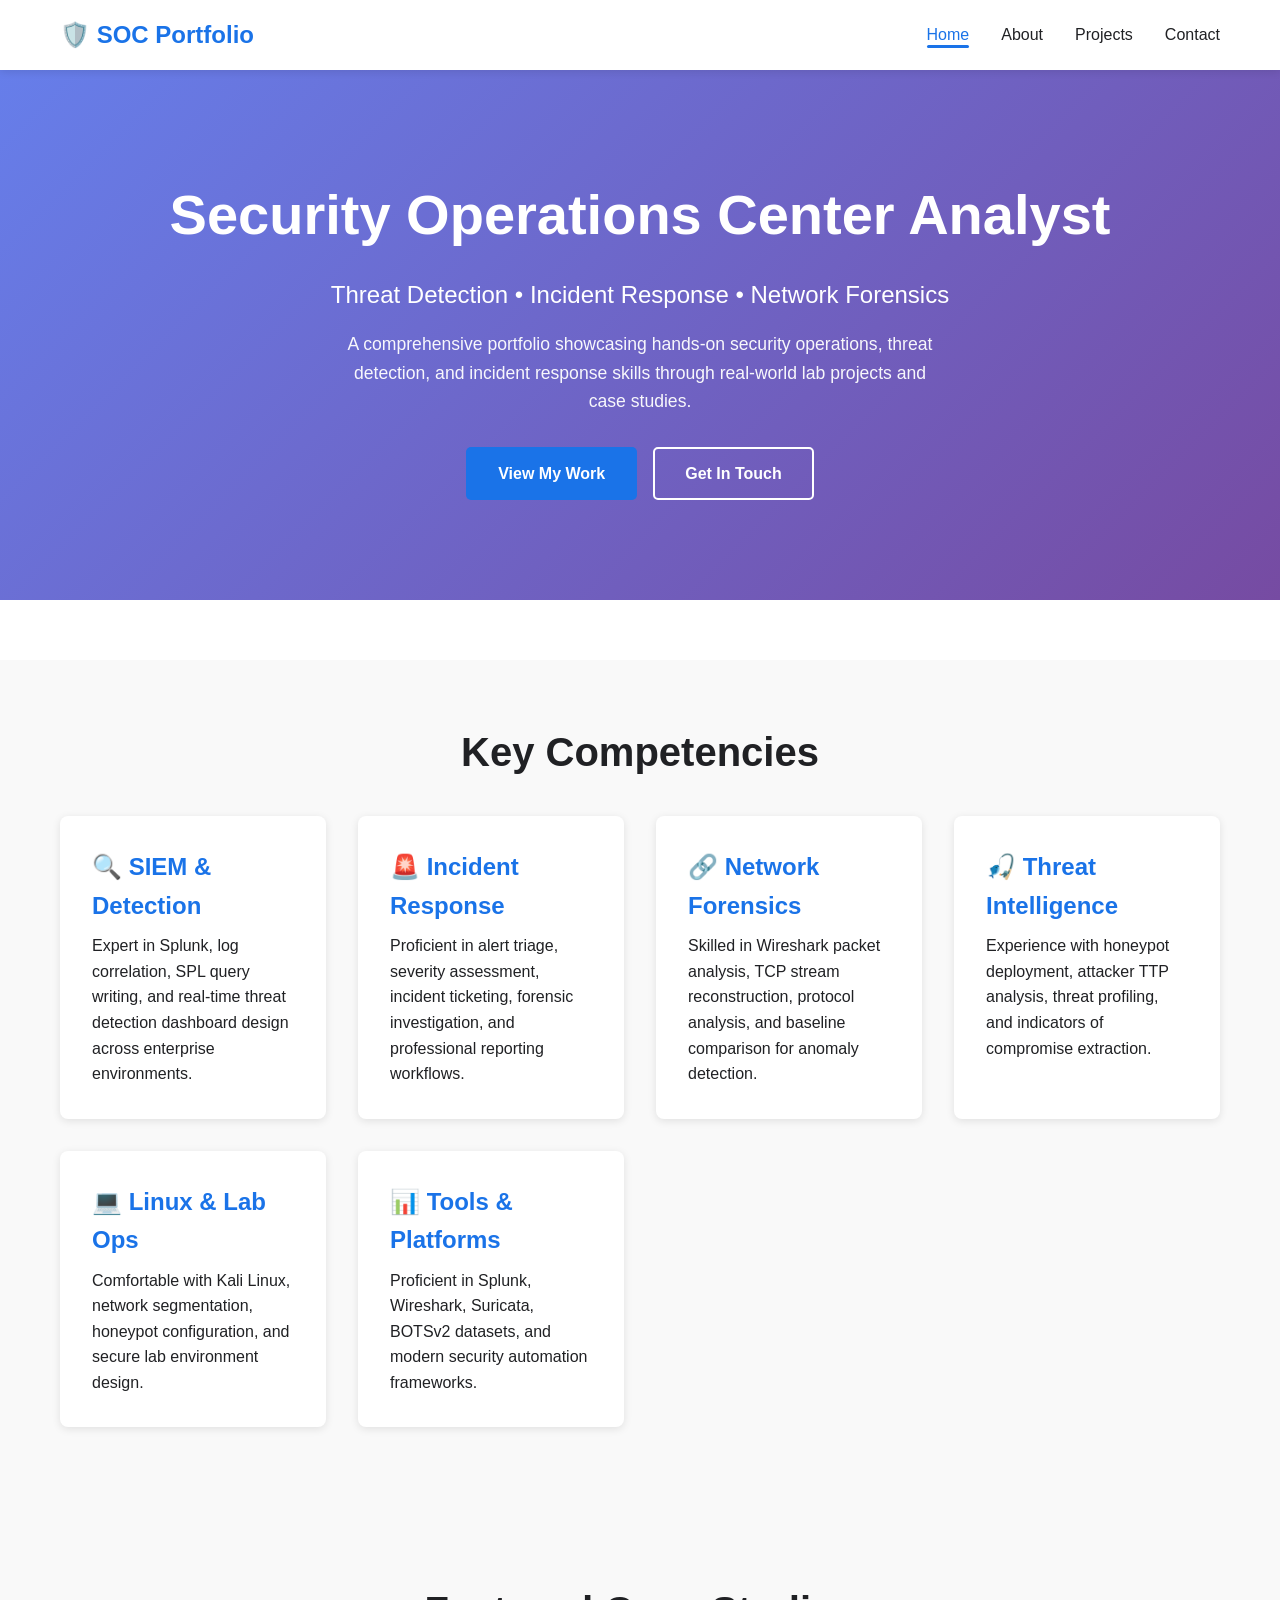
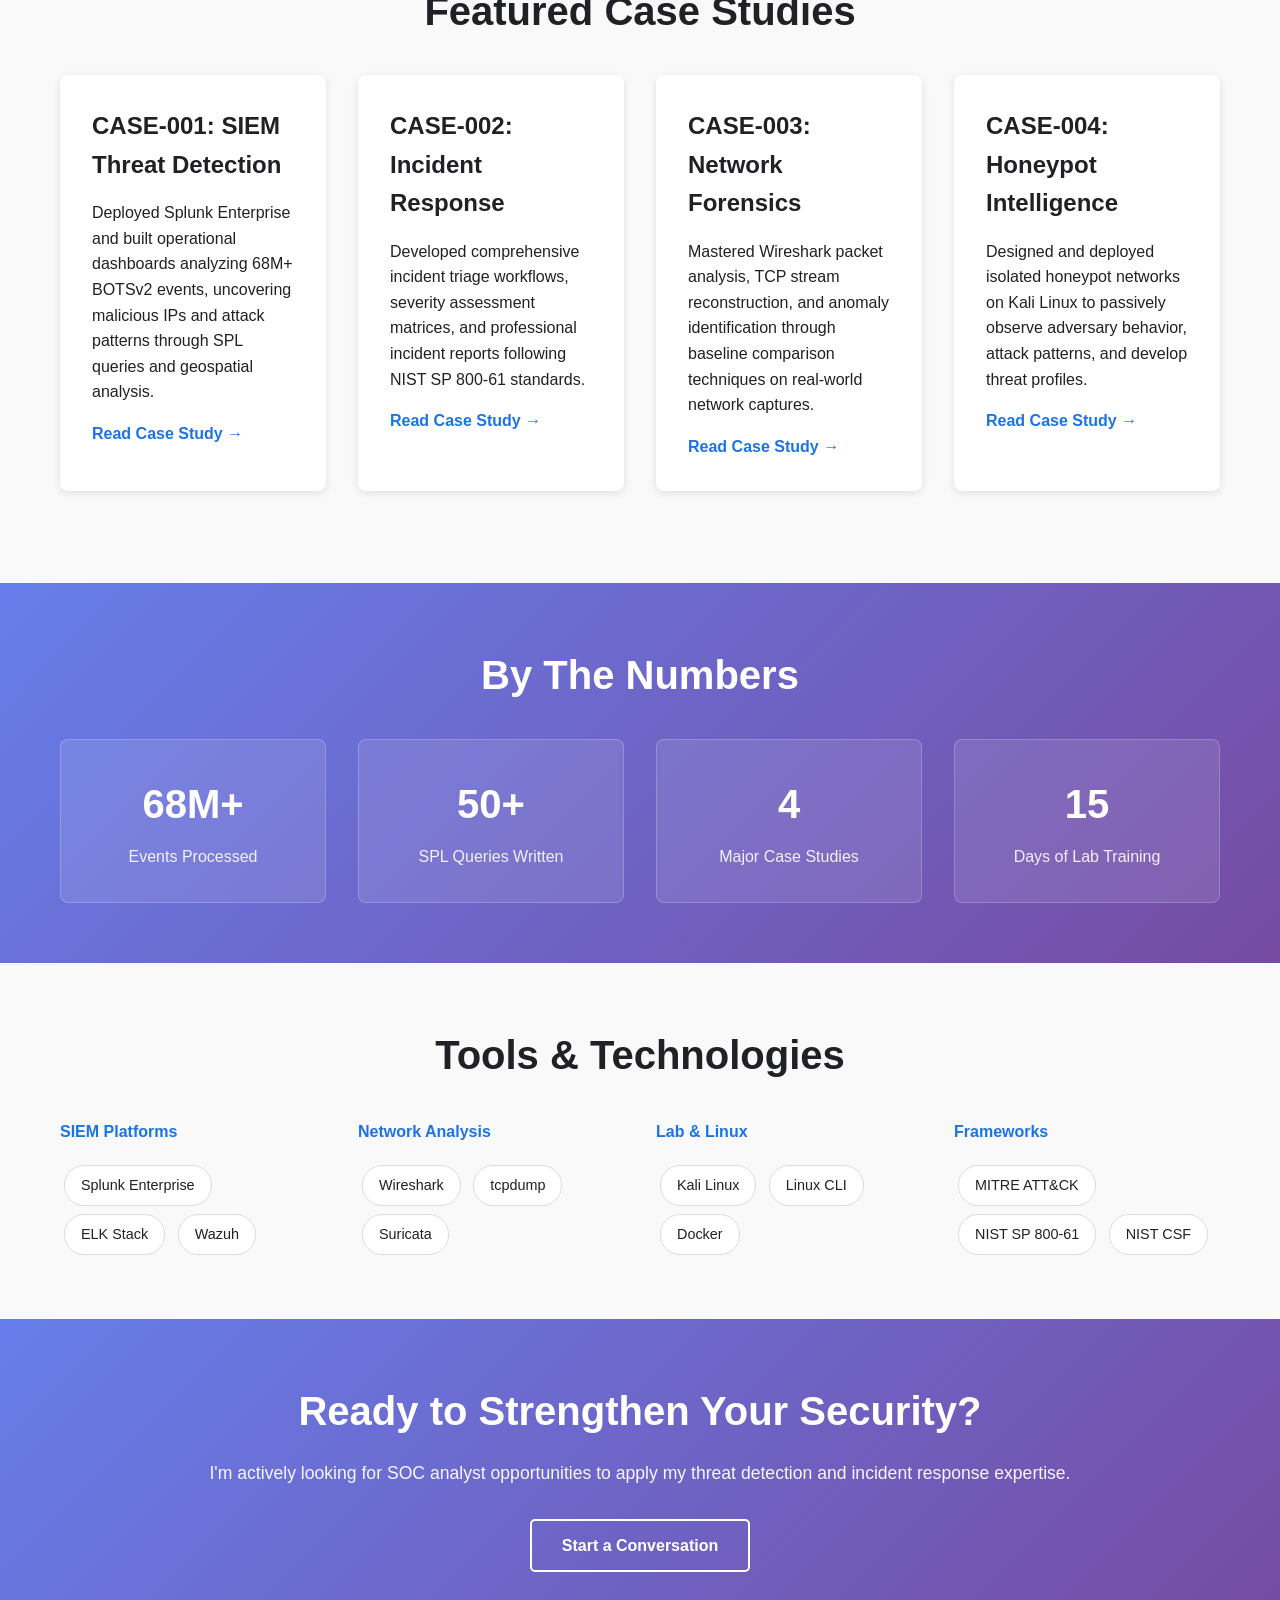
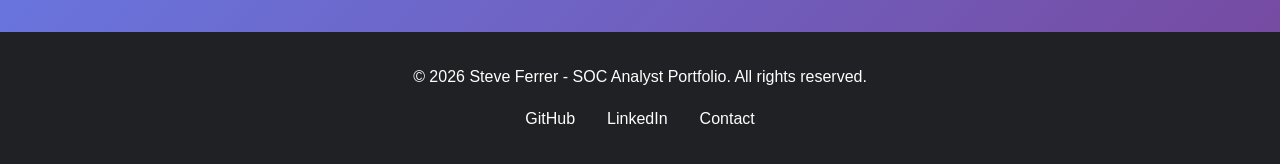
==== index.html @ 472d2c2c "Update index.html" ====
<!DOCTYPE html>
<html lang="en">
<head>
    <meta charset="UTF-8">
    <meta name="viewport" content="width=device-width, initial-scale=1.0">
    <title>SOC Analyst Portfolio | Threat Detection & Incident Response</title>
    <link rel="stylesheet" href="styles.css">
</head>
<body>
    <!-- Navigation -->
    <nav class="navbar">
        <div class="container">
            <div class="logo">🛡️ SOC Portfolio</div>
            <ul class="nav-links">
                <li><a href="index.html" class="active">Home</a></li>
                <li><a href="about.html">About</a></li>
                <li><a href="projects.html">Projects</a></li>
                <li><a href="contact.html">Contact</a></li>
            </ul>
        </div>
    </nav>

    <!-- Hero Section -->
    <section class="hero">
        <div class="container">
            <div class="hero-content">
                <h1>Security Operations Center Analyst</h1>
                <p class="tagline">Threat Detection • Incident Response • Network Forensics</p>
                <p class="subtitle">
                    A comprehensive portfolio showcasing hands-on security operations, threat detection, and incident response 
                    skills through real-world lab projects and case studies.
                </p>
                <div class="hero-buttons">
                    <a href="projects.html" class="btn btn-primary">View My Work</a>
                    <a href="contact.html" class="btn btn-secondary">Get In Touch</a>
                </div>
            </div>
        </div>
    </section>

    <!-- Skills Preview -->
    <section class="skills-preview">
        <div class="container">
            <h2>Key Competencies</h2>
            <div class="skills-grid">
                <div class="skill-card">
                    <h3>🔍 SIEM & Detection</h3>
                    <p>Expert in Splunk, log correlation, SPL query writing, and real-time threat detection dashboard design across enterprise environments.</p>
                </div>
                <div class="skill-card">
                    <h3>🚨 Incident Response</h3>
                    <p>Proficient in alert triage, severity assessment, incident ticketing, forensic investigation, and professional reporting workflows.</p>
                </div>
                <div class="skill-card">
                    <h3>🔗 Network Forensics</h3>
                    <p>Skilled in Wireshark packet analysis, TCP stream reconstruction, protocol analysis, and baseline comparison for anomaly detection.</p>
                </div>
                <div class="skill-card">
                    <h3>🎣 Threat Intelligence</h3>
                    <p>Experience with honeypot deployment, attacker TTP analysis, threat profiling, and indicators of compromise extraction.</p>
                </div>
                <div class="skill-card">
                    <h3>💻 Linux & Lab Ops</h3>
                    <p>Comfortable with Kali Linux, network segmentation, honeypot configuration, and secure lab environment design.</p>
                </div>
                <div class="skill-card">
                    <h3>📊 Tools & Platforms</h3>
                    <p>Proficient in Splunk, Wireshark, Suricata, BOTSv2 datasets, and modern security automation frameworks.</p>
                </div>
            </div>
        </div>
    </section>

    <!-- Featured Projects -->
    <section class="featured-projects">
        <div class="container">
            <h2>Featured Case Studies</h2>
            <div class="projects-grid">
                <div class="project-card">
                    <h3>CASE-001: SIEM Threat Detection</h3>
                    <p>Deployed Splunk Enterprise and built operational dashboards analyzing 68M+ BOTSv2 events, uncovering malicious IPs and attack patterns through SPL queries and geospatial analysis.</p>
                    <a href="projects.html#case-001">Read Case Study →</a>
                </div>
                <div class="project-card">
                    <h3>CASE-002: Incident Response</h3>
                    <p>Developed comprehensive incident triage workflows, severity assessment matrices, and professional incident reports following NIST SP 800-61 standards.</p>
                    <a href="projects.html#case-002">Read Case Study →</a>
                </div>
                <div class="project-card">
                    <h3>CASE-003: Network Forensics</h3>
                    <p>Mastered Wireshark packet analysis, TCP stream reconstruction, and anomaly identification through baseline comparison techniques on real-world network captures.</p>
                    <a href="projects.html#case-003">Read Case Study →</a>
                </div>
                <div class="project-card">
                    <h3>CASE-004: Honeypot Intelligence</h3>
                    <p>Designed and deployed isolated honeypot networks on Kali Linux to passively observe adversary behavior, attack patterns, and develop threat profiles.</p>
                    <a href="projects.html#case-004">Read Case Study →</a>
                </div>
            </div>
        </div>
    </section>

    <!-- Key Stats -->
    <section class="stats-section">
        <div class="container">
            <h2>By The Numbers</h2>
            <div class="stats-grid">
                <div class="stat-card">
                    <div class="stat-number">68M+</div>
                    <div class="stat-label">Events Processed</div>
                </div>
                <div class="stat-card">
                    <div class="stat-number">50+</div>
                    <div class="stat-label">SPL Queries Written</div>
                </div>
                <div class="stat-card">
                    <div class="stat-number">4</div>
                    <div class="stat-label">Major Case Studies</div>
                </div>
                <div class="stat-card">
                    <div class="stat-number">15</div>
                    <div class="stat-label">Days of Lab Training</div>
                </div>
            </div>
        </div>
    </section>

    <!-- Tools & Stack -->
    <section class="tools-section">
        <div class="container">
            <h2>Tools & Technologies</h2>
            <div class="tools-list">
                <div class="tool-group">
                    <h4>SIEM Platforms</h4>
                    <span class="tool-tag">Splunk Enterprise</span>
                    <span class="tool-tag">ELK Stack</span>
                    <span class="tool-tag">Wazuh</span>
                </div>
                <div class="tool-group">
                    <h4>Network Analysis</h4>
                    <span class="tool-tag">Wireshark</span>
                    <span class="tool-tag">tcpdump</span>
                    <span class="tool-tag">Suricata</span>
                </div>
                <div class="tool-group">
                    <h4>Lab & Linux</h4>
                    <span class="tool-tag">Kali Linux</span>
                    <span class="tool-tag">Linux CLI</span>
                    <span class="tool-tag">Docker</span>
                </div>
                <div class="tool-group">
                    <h4>Frameworks</h4>
                    <span class="tool-tag">MITRE ATT&CK</span>
                    <span class="tool-tag">NIST SP 800-61</span>
                    <span class="tool-tag">NIST CSF</span>
                </div>
            </div>
        </div>
    </section>

    <!-- Call To Action -->
    <section class="cta">
        <div class="container">
            <h2>Ready to Strengthen Your Security?</h2>
            <p>I'm actively looking for SOC analyst opportunities to apply my threat detection and incident response expertise.</p>
            <a href="contact.html" class="btn btn-secondary">Start a Conversation</a>
        </div>
    </section>

    <!-- Footer -->
    <footer class="footer">
        <div class="container">
            <p>&copy; 2026 Steve Ferrer - SOC Analyst Portfolio. All rights reserved.</p>
            <div class="social-links">
                <a href="https://github.com/diliryo" target="_blank">GitHub</a>
                <a href="https://linkedin.com/in/stve-ferrer" target="_blank">LinkedIn</a>
                <a href="contact.html">Contact</a>
            </div>
        </div>
    </footer>

    <script src="script.js"></script>
</body>
</html>
---- styles.css ----
/* General Styles */
* {
    margin: 0;
    padding: 0;
    box-sizing: border-box;
}

:root {
    --primary-color: #1a73e8;
    --secondary-color: #34a853;
    --accent-color: #fbbc04;
    --dark-bg: #1f1f1f;
    --light-bg: #ffffff;
    --text-dark: #202124;
    --text-light: #5f6368;
    --border-color: #dadce0;
}

body {
    font-family: -apple-system, BlinkMacSystemFont, 'Segoe UI', Roboto, 'Helvetica Neue', Arial, sans-serif;
    line-height: 1.6;
    color: var(--text-dark);
    background-color: var(--light-bg);
}

html {
    scroll-behavior: smooth;
}

.container {
    max-width: 1200px;
    margin: 0 auto;
    padding: 0 20px;
}

/* Navigation Bar */
.navbar {
    background: var(--light-bg);
    box-shadow: 0 2px 8px rgba(0,0,0,0.1);
    position: sticky;
    top: 0;
    z-index: 100;
}

.navbar .container {
    display: flex;
    justify-content: space-between;
    align-items: center;
    padding: 1rem 20px;
}

.logo {
    font-size: 1.5rem;
    font-weight: 700;
    color: var(--primary-color);
}

.nav-links {
    display: flex;
    list-style: none;
    gap: 2rem;
}

.nav-links a {
    text-decoration: none;
    color: var(--text-dark);
    font-weight: 500;
    transition: color 0.3s ease;
    position: relative;
}

.nav-links a:hover,
.nav-links a.active {
    color: var(--primary-color);
}

.nav-links a.active::after {
    content: '';
    position: absolute;
    bottom: -5px;
    left: 0;
    width: 100%;
    height: 3px;
    background: var(--primary-color);
    border-radius: 2px;
}

/* Hero Section */
.hero {
    background: linear-gradient(135deg, #667eea 0%, #764ba2 100%);
    color: white;
    padding: 100px 20px;
    text-align: center;
    margin-bottom: 60px;
}

.hero-content h1 {
    font-size: 3.5rem;
    margin-bottom: 1rem;
    font-weight: 700;
}

.tagline {
    font-size: 1.5rem;
    margin-bottom: 1rem;
    font-weight: 500;
}

.subtitle {
    font-size: 1.1rem;
    opacity: 0.95;
    margin-bottom: 2rem;
    max-width: 600px;
    margin-left: auto;
    margin-right: auto;
}

.hero-buttons {
    display: flex;
    gap: 1rem;
    justify-content: center;
    flex-wrap: wrap;
}

/* Buttons */
.btn {
    padding: 12px 30px;
    border-radius: 5px;
    text-decoration: none;
    font-weight: 600;
    transition: all 0.3s ease;
    border: 2px solid transparent;
    cursor: pointer;
    display: inline-block;
}

.btn-primary {
    background: var(--primary-color);
    color: white;
}

.btn-primary:hover {
    background: #1557b0;
    transform: translateY(-2px);
    box-shadow: 0 4px 12px rgba(26, 115, 232, 0.3);
}

.btn-secondary {
    background: transparent;
    color: white;
    border: 2px solid white;
}

.btn-secondary:hover {
    background: white;
    color: var(--primary-color);
}

/* Sections */
section {
    padding: 60px 20px;
}

section h2 {
    font-size: 2.5rem;
    margin-bottom: 2rem;
    text-align: center;
    color: var(--text-dark);
}

section h3 {
    font-size: 1.5rem;
    margin-bottom: 1rem;
    color: var(--text-dark);
}

/* Skills Section */
.skills-preview,
.featured-projects {
    background: #f9f9f9;
}

.skills-grid,
.projects-grid {
    display: grid;
    grid-template-columns: repeat(auto-fit, minmax(250px, 1fr));
    gap: 2rem;
    margin-bottom: 2rem;
}

.skill-card,
.project-card {
    background: white;
    padding: 2rem;
    border-radius: 8px;
    box-shadow: 0 2px 8px rgba(0,0,0,0.1);
    transition: all 0.3s ease;
}

.skill-card:hover,
.project-card:hover {
    transform: translateY(-5px);
    box-shadow: 0 8px 16px rgba(0,0,0,0.15);
}

.skill-card h3 {
    color: var(--primary-color);
    margin-bottom: 0.5rem;
}

.project-card a {
    color: var(--primary-color);
    text-decoration: none;
    font-weight: 600;
    display: inline-block;
    margin-top: 1rem;
    transition: color 0.3s ease;
}

.project-card a:hover {
    color: var(--secondary-color);
}

/* Stats Section */
.stats-section {
    padding: 60px 20px;
    background: linear-gradient(135deg, #667eea 0%, #764ba2 100%);
    color: white;
}

.stats-section h2 {
    color: white;
}

.stats-grid {
    display: grid;
    grid-template-columns: repeat(auto-fit, minmax(200px, 1fr));
    gap: 2rem;
    margin-top: 2rem;
}

.stat-card {
    background: rgba(255, 255, 255, 0.1);
    padding: 2rem;
    border-radius: 8px;
    text-align: center;
    border: 1px solid rgba(255, 255, 255, 0.2);
}

.stat-number {
    font-size: 2.5rem;
    font-weight: 700;
    margin-bottom: 0.5rem;
}

.stat-label {
    font-size: 1rem;
    opacity: 0.9;
}

/* Tools Section */
.tools-section {
    padding: 60px 20px;
    background: #f9f9f9;
}

.tools-list {
    display: grid;
    grid-template-columns: repeat(auto-fit, minmax(200px, 1fr));
    gap: 2rem;
}

.tool-group h4 {
    color: var(--primary-color);
    margin-bottom: 1rem;
}

.tool-tag {
    display: inline-block;
    background: white;
    border: 1px solid var(--border-color);
    color: var(--text-dark);
    padding: 0.5rem 1rem;
    border-radius: 20px;
    font-size: 0.9rem;
    margin: 0.25rem;
    transition: all 0.3s ease;
}

.tool-tag:hover {
    background: var(--primary-color);
    color: white;
    border-color: var(--primary-color);
}

/* CTA Section */
.cta {
    background: linear-gradient(135deg, #667eea 0%, #764ba2 100%);
    color: white;
    text-align: center;
}

.cta h2 {
    color: white;
    margin-bottom: 1rem;
}

.cta p {
    font-size: 1.1rem;
    margin-bottom: 2rem;
    opacity: 0.95;
}

/* Footer */
.footer {
    background: var(--text-dark);
    color: white;
    text-align: center;
    padding: 2rem;
}

.footer .container {
    display: flex;
    flex-direction: column;
    gap: 1rem;
}

.social-links {
    display: flex;
    gap: 2rem;
    justify-content: center;
}

.social-links a {
    color: white;
    text-decoration: none;
    transition: color 0.3s ease;
}

.social-links a:hover {
    color: var(--primary-color);
}

/* About Page */
.about-section {
    padding: 60px 20px;
}

.about-content {
    margin-bottom: 3rem;
}

.about-text ul {
    list-style: none;
    padding-left: 0;
}

.about-text li {
    padding: 0.5rem 0;
    padding-left: 1.5rem;
    position: relative;
}

.about-text li::before {
    content: "✓";
    position: absolute;
    left: 0;
    color: var(--secondary-color);
    font-weight: bold;
}

.skills-categories {
    display: grid;
    grid-template-columns: repeat(auto-fit, minmax(250px, 1fr));
    gap: 2rem;
    margin-bottom: 3rem;
}

.skill-category {
    background: #f9f9f9;
    padding: 1.5rem;
    border-radius: 8px;
    border-left: 4px solid var(--primary-color);
}

.skill-category ul {
    list-style: none;
    padding-left: 0;
}

.skill-category li {
    padding: 0.5rem 0;
    color: var(--text-light);
}

.certifications-list {
    display: grid;
    grid-template-columns: repeat(auto-fit, minmax(200px, 1fr));
    gap: 2rem;
}

.certification {
    background: white;
    border: 2px solid var(--primary-color);
    border-radius: 8px;
    padding: 2rem;
    text-align: center;
    transition: all 0.3s ease;
}

.certification:hover {
    transform: translateY(-5px);
    box-shadow: 0 8px 16px rgba(26, 115, 232, 0.2);
}

/* Projects Page */
.projects-section {
    padding: 60px 20px;
}

.section-intro {
    text-align: center;
    font-size: 1.1rem;
    color: var(--text-light);
    margin-bottom: 3rem;
}

.projects-detailed {
    display: flex;
    flex-direction: column;
    gap: 2rem;
}

.project-detail {
    background: white;
    border: 1px solid var(--border-color);
    border-radius: 8px;
    padding: 2rem;
    box-shadow: 0 2px 8px rgba(0,0,0,0.08);
    transition: all 0.3s ease;
}

.project-detail:hover {
    box-shadow: 0 8px 16px rgba(0,0,0,0.12);
}

.project-header {
    display: flex;
    justify-content: space-between;
    align-items: center;
    margin-bottom: 1rem;
    border-bottom: 2px solid var(--border-color);
    padding-bottom: 1rem;
}

.project-header h2 {
    font-size: 1.8rem;
    margin: 0;
}

.project-date {
    background: var(--primary-color);
    color: white;
    padding: 0.5rem 1rem;
    border-radius: 20px;
    font-size: 0.9rem;
    font-weight: 600;
}

.project-description {
    font-size: 1.1rem;
    color: var(--text-light);
    margin-bottom: 1.5rem;
    line-height: 1.8;
}

.project-details h4 {
    color: var(--primary-color);
    margin-top: 1.5rem;
    margin-bottom: 0.5rem;
}

.project-details ul {
    list-style: none;
    padding-left: 1rem;
    margin-bottom: 1.5rem;
}

.project-details li {
    padding: 0.5rem 0;
    padding-left: 1.5rem;
    position: relative;
    color: var(--text-light);
}

.project-details li::before {
    content: "→";
    position: absolute;
    left: 0;
    color: var(--secondary-color);
    font-weight: bold;
}

.tech-tags {
    display: flex;
    flex-wrap: wrap;
    gap: 0.5rem;
}

.tag {
    background: #e8f0fe;
    color: var(--primary-color);
    padding: 0.4rem 0.8rem;
    border-radius: 20px;
    font-size: 0.9rem;
    font-weight: 600;
}

/* Contact Page */
.contact-section h1 {
    font-size: 2.5rem;
    margin-bottom: 1rem;
}

.contact-content {
    display: grid;
    grid-template-columns: 1fr 1fr;
    gap: 3rem;
    margin-bottom: 3rem;
}

.contact-info h2,
.contact-form-container h2 {
    font-size: 1.5rem;
    margin-bottom: 2rem;
    color: var(--text-dark);
}

.contact-method {
    margin-bottom: 2rem;
    padding-bottom: 2rem;
    border-bottom: 1px solid var(--border-color);
}

.contact-method h3 {
    color: var(--primary-color);
    margin-bottom: 0.5rem;
}

.contact-method p {
    margin: 0.5rem 0;
}

.contact-method a {
    color: var(--primary-color);
    text-decoration: none;
}

.contact-method a:hover {
    text-decoration: underline;
}

.note {
    font-size: 0.9rem;
    color: var(--text-light);
    font-style: italic;
}

/* Contact Form */
.contact-form {
    background: #f9f9f9;
    padding: 2rem;
    border-radius: 8px;
}

.form-group {
    margin-bottom: 1.5rem;
}

.form-group label {
    display: block;
    margin-bottom: 0.5rem;
    font-weight: 600;
    color: var(--text-dark);
}

.form-group input,
.form-group textarea {
    width: 100%;
    padding: 0.8rem;
    border: 1px solid var(--border-color);
    border-radius: 5px;
    font-family: inherit;
    font-size: 1rem;
}

.form-group input:focus,
.form-group textarea:focus {
    outline: none;
    border-color: var(--primary-color);
    box-shadow: 0 0 0 3px rgba(26, 115, 232, 0.1);
}

.form-note {
    font-size: 0.9rem;
    color: var(--text-light);
    margin-top: 1rem;
}

.availability-section {
    background: #f9f9f9;
    padding: 2rem;
    border-radius: 8px;
}

.availability-info {
    display: grid;
    grid-template-columns: repeat(auto-fit, minmax(250px, 1fr));
    gap: 2rem;
}

.availability-item h3 {
    color: var(--secondary-color);
    margin-bottom: 0.5rem;
}

/* Responsive Design */
@media (max-width: 768px) {
    .hero-content h1 {
        font-size: 2.5rem;
    }

    .tagline {
        font-size: 1.2rem;
    }

    .nav-links {
        gap: 1rem;
        font-size: 0.9rem;
    }

    .contact-content {
        grid-template-columns: 1fr;
    }

    .project-header {
        flex-direction: column;
        align-items: flex-start;
        gap: 1rem;
    }

    section h2 {
        font-size: 2rem;
    }

    .skills-grid,
    .projects-grid {
        grid-template-columns: 1fr;
    }

    .hero-buttons {
        flex-direction: column;
    }

    .btn {
        width: 100%;
        text-align: center;
    }

    .stat-card {
        padding: 1.5rem;
    }

    .stat-number {
        font-size: 2rem;
    }
}
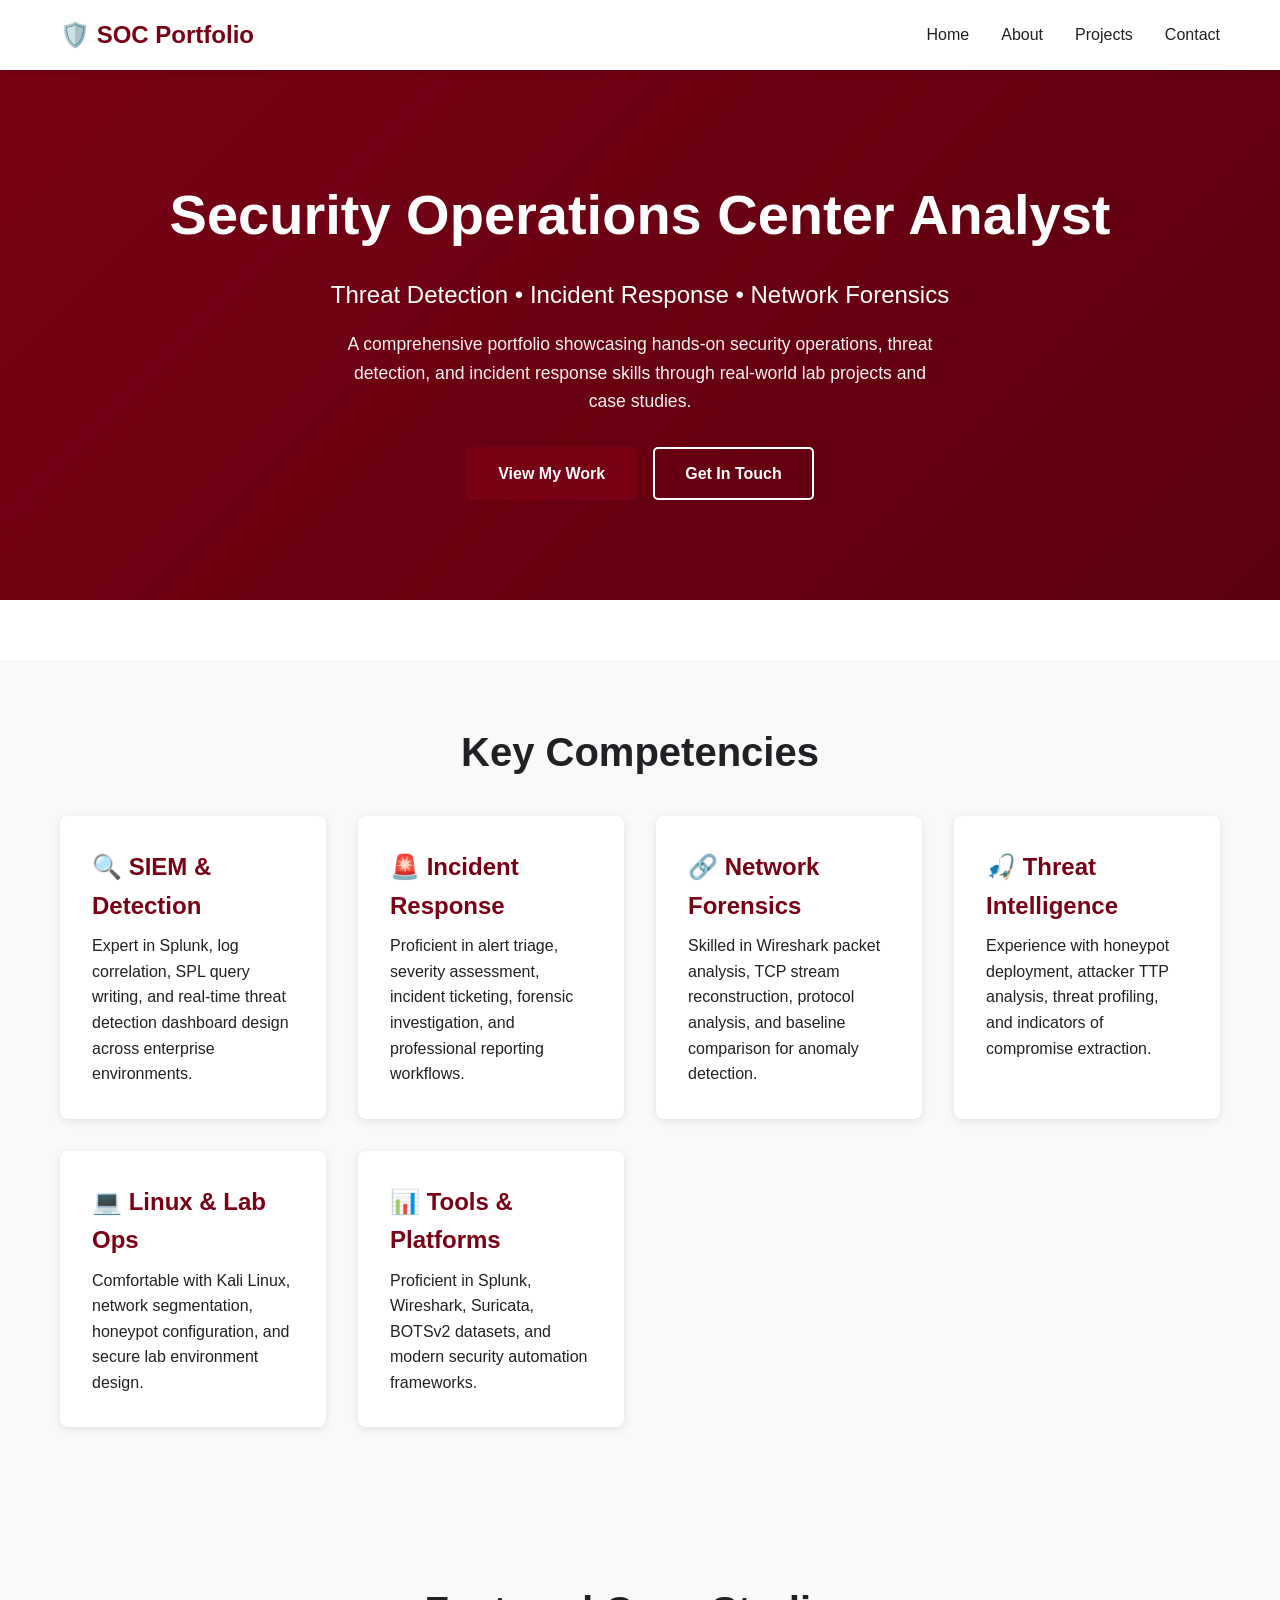
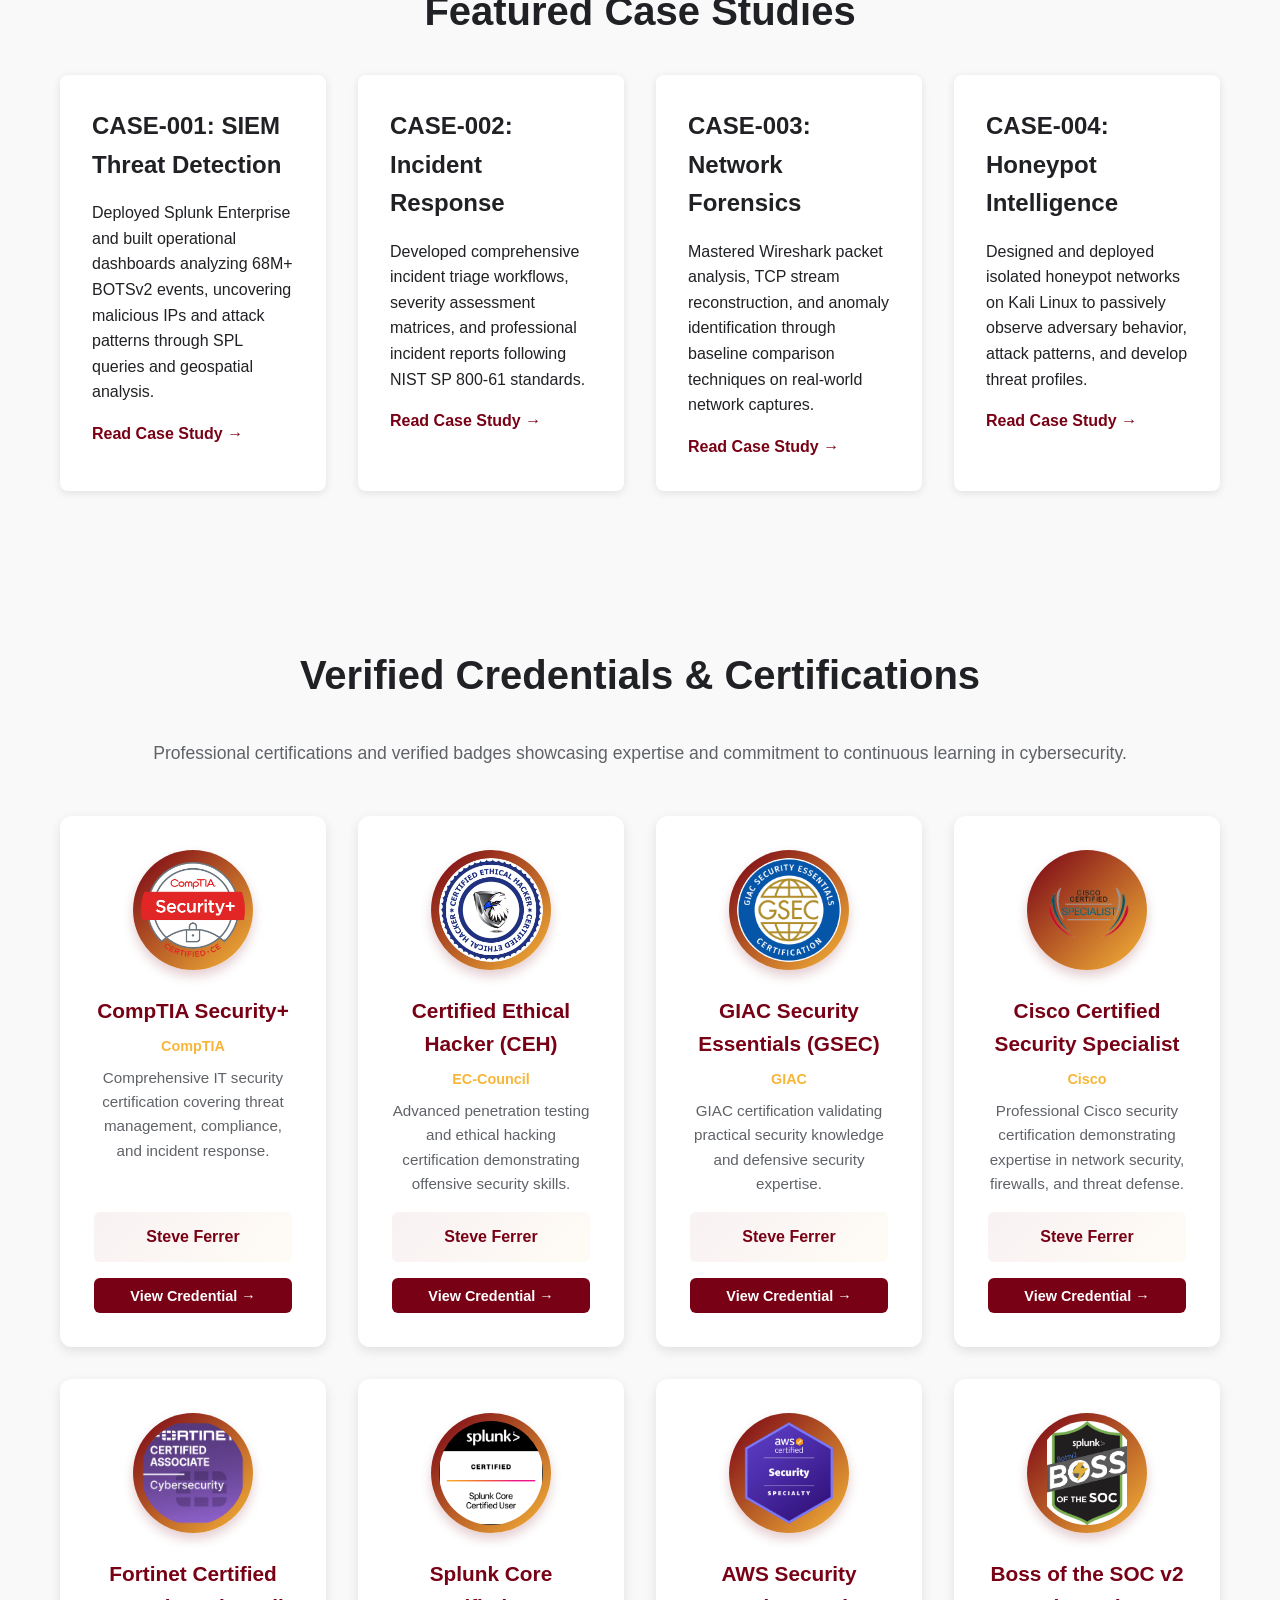
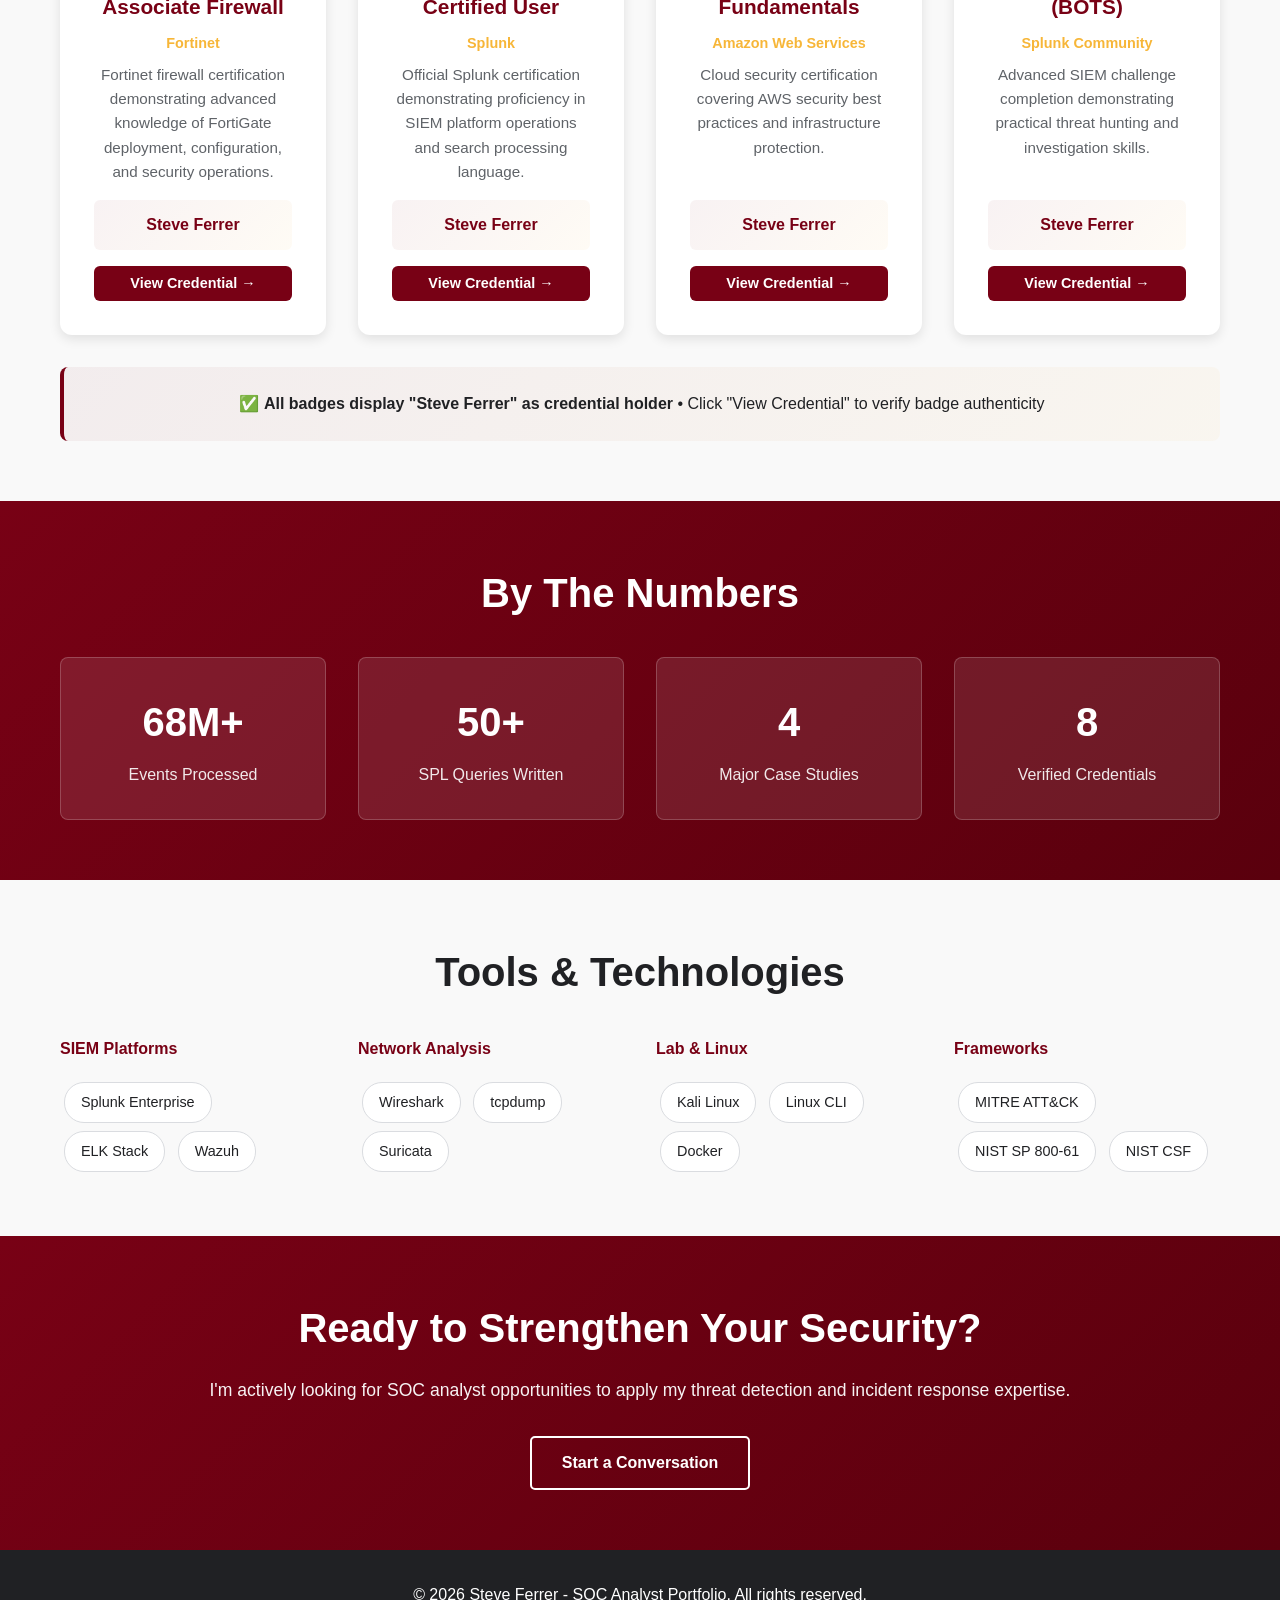
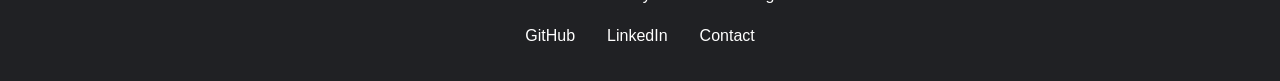
==== commit c75a2177: "Update index.html" ====
--- a/index.html
+++ b/index.html
@@ -100,6 +100,116 @@
         </div>
     </section>
 
+    <!-- Credentials & Badges Section -->
+    <section class="credentials-section">
+        <div class="container">
+            <h2>Verified Credentials & Certifications</h2>
+            <p class="section-intro">Professional certifications and verified badges showcasing expertise and commitment to continuous learning in cybersecurity.</p>
+            
+            <div class="credentials-grid">
+                <!-- Credential Card 1 -->
+                <div class="credential-card">
+                    <div class="credential-badge">
+                        <img src="./images/security-plus-badge.png" alt="Security+ Certification Badge">
+                    </div>
+                    <h3>CompTIA Security+</h3>
+                    <p class="credential-issuer">CompTIA</p>
+                    <p class="credential-description">Comprehensive IT security certification covering threat management, compliance, and incident response.</p>
+                    <p class="credential-name">Steve Ferrer</p>
+                    <button class="verify-link" onclick="openCertModal('security-plus-cert')">View Credential →</button>
+                </div>
+
+                <!-- Credential Card 2 -->
+                <div class="credential-card">
+                    <div class="credential-badge">
+                        <img src="./images/ceh-badge.png" alt="CEH Certification Badge">
+                    </div>
+                    <h3>Certified Ethical Hacker (CEH)</h3>
+                    <p class="credential-issuer">EC-Council</p>
+                    <p class="credential-description">Advanced penetration testing and ethical hacking certification demonstrating offensive security skills.</p>
+                    <p class="credential-name">Steve Ferrer</p>
+                    <button class="verify-link" onclick="openCertModal('ceh-cert')">View Credential →</button>
+                </div>
+
+                <!-- Credential Card 3 -->
+                <div class="credential-card">
+                    <div class="credential-badge">
+                        <img src="./images/gsec-badge.png" alt="GIAC Security Essentials Badge">
+                    </div>
+                    <h3>GIAC Security Essentials (GSEC)</h3>
+                    <p class="credential-issuer">GIAC</p>
+                    <p class="credential-description">GIAC certification validating practical security knowledge and defensive security expertise.</p>
+                    <p class="credential-name">Steve Ferrer</p>
+                   <button class="verify-link" onclick="openCertModal('gsec-cert')">View Credential →</button>
+                </div>
+
+                <!-- Credential Card 4 -->
+                <div class="credential-card">
+                    <div class="credential-badge">
+                        <img src="./images/cisco-badge.png" alt="Cisco Security Certification Badge">
+                    </div>
+                    <h3>Cisco Certified Security Specialist</h3>
+                    <p class="credential-issuer">Cisco</p>
+                    <p class="credential-description">Professional Cisco security certification demonstrating expertise in network security, firewalls, and threat defense.</p>
+                    <p class="credential-name">Steve Ferrer</p>
+                    <button class="verify-link" onclick="openCertModal('cisco-cert')">View Credential →</button>
+                </div>
+
+                <!-- Credential Card 5 -->
+                <div class="credential-card">
+                    <div class="credential-badge">
+                        <img src="./images/fortinet-badge.png" alt="Fortinet Security Expert Badge">
+                    </div>
+                    <h3>Fortinet Certified Associate Firewall</h3>
+                    <p class="credential-issuer">Fortinet</p>
+                    <p class="credential-description">Fortinet firewall certification demonstrating advanced knowledge of FortiGate deployment, configuration, and security operations.</p>
+                    <p class="credential-name">Steve Ferrer</p>
+                   <button class="verify-link" onclick="openCertModal('fortinet-cert')">View Credential →</button>
+                </div>
+
+                <!-- Credential Card 6 -->
+                <div class="credential-card">
+                    <div class="credential-badge">
+                        <img src="./images/splunk-badge.png" alt="Splunk Core Certified User Badge">
+                    </div>
+                    <h3>Splunk Core Certified User</h3>
+                    <p class="credential-issuer">Splunk</p>
+                    <p class="credential-description">Official Splunk certification demonstrating proficiency in SIEM platform operations and search processing language.</p>
+                    <p class="credential-name">Steve Ferrer</p>
+                    <button class="verify-link" onclick="openCertModal('splunk-cert')">View Credential →</button>
+                </div>
+
+                <!-- Credential Card 7 -->
+                <div class="credential-card">
+                    <div class="credential-badge">
+                        <img src="./images/aws-badge.png" alt="AWS Security Fundamentals Badge">
+                    </div>
+                    <h3>AWS Security Fundamentals</h3>
+                    <p class="credential-issuer">Amazon Web Services</p>
+                    <p class="credential-description">Cloud security certification covering AWS security best practices and infrastructure protection.</p>
+                    <p class="credential-name">Steve Ferrer</p>
+                   <button class="verify-link" onclick="openCertModal('aws-cert')">View Credential →</button>
+                </div>
+
+                <!-- Credential Card 8 -->
+                <div class="credential-card">
+                    <div class="credential-badge">
+                        <img src="./images/botsv2-badge.png" alt="BOTS v2 Completion Badge">
+                    </div>
+                    <h3>Boss of the SOC v2 (BOTS)</h3>
+                    <p class="credential-issuer">Splunk Community</p>
+                    <p class="credential-description">Advanced SIEM challenge completion demonstrating practical threat hunting and investigation skills.</p>
+                    <p class="credential-name">Steve Ferrer</p>
+                   <button class="verify-link" onclick="openCertModal('botsv2-cert')">View Credential →</button>
+                </div>
+            </div>
+
+            <div class="badge-upload-info">
+                <p>✅ <strong>All badges display "Steve Ferrer" as credential holder</strong> • Click "View Credential" to verify badge authenticity</p>
+            </div>
+        </div>
+    </section>
+
     <!-- Key Stats -->
     <section class="stats-section">
         <div class="container">
@@ -118,8 +228,8 @@
                     <div class="stat-label">Major Case Studies</div>
                 </div>
                 <div class="stat-card">
-                    <div class="stat-number">15</div>
-                    <div class="stat-label">Days of Lab Training</div>
+                    <div class="stat-number">8</div>
+                    <div class="stat-label">Verified Credentials</div>
                 </div>
             </div>
         </div>
@@ -180,5 +290,77 @@
     </footer>
 
     <script src="script.js"></script>
+    <!-- Certificate Modals -->
+<div id="security-plus-cert" class="cert-modal">
+    <div class="cert-modal-content">
+        <span class="cert-close" onclick="closeCertModal('security-plus-cert')">&times;</span>
+        <img src="./images/security-plus-cert.svg" alt="Security+ Certificate">
+        <p class="cert-title">CompTIA Security+ Certificate</p>
+        <p class="cert-holder">Awarded to: Steve Ferrer</p>
+    </div>
+</div>
+
+<div id="ceh-cert" class="cert-modal">
+    <div class="cert-modal-content">
+        <span class="cert-close" onclick="closeCertModal('ceh-cert')">&times;</span>
+        <img src="./images/ceh-cert.svg" alt="CEH Certificate">
+        <p class="cert-title">Certified Ethical Hacker Certificate</p>
+        <p class="cert-holder">Awarded to: Steve Ferrer</p>
+    </div>
+</div>
+
+<div id="gsec-cert" class="cert-modal">
+    <div class="cert-modal-content">
+        <span class="cert-close" onclick="closeCertModal('gsec-cert')">&times;</span>
+        <img src="./images/gsec-cert.svg" alt="GSEC Certificate">
+        <p class="cert-title">GIAC Security Essentials Certificate</p>
+        <p class="cert-holder">Awarded to: Steve Ferrer</p>
+    </div>
+</div>
+
+<div id="cisco-cert" class="cert-modal">
+    <div class="cert-modal-content">
+        <span class="cert-close" onclick="closeCertModal('cisco-cert')">&times;</span>
+        <img src="./images/cisco-cert.svg" alt="Cisco Certificate">
+        <p class="cert-title">Cisco Certified Security Specialist</p>
+        <p class="cert-holder">Awarded to: Steve Ferrer</p>
+    </div>
+</div>
+
+<div id="fortinet-cert" class="cert-modal">
+    <div class="cert-modal-content">
+        <span class="cert-close" onclick="closeCertModal('fortinet-cert')">&times;</span>
+        <img src="./images/fortinet-cert.svg" alt="Fortinet Certificate">
+        <p class="cert-title">Fortinet Certified Associate Firewall</p>
+        <p class="cert-holder">Awarded to: Steve Ferrer</p>
+    </div>
+</div>
+
+<div id="splunk-cert" class="cert-modal">
+    <div class="cert-modal-content">
+        <span class="cert-close" onclick="closeCertModal('splunk-cert')">&times;</span>
+        <img src="./images/splunk-cert.svg" alt="Splunk Certificate">
+        <p class="cert-title">Splunk Core Certified User</p>
+        <p class="cert-holder">Awarded to: Steve Ferrer</p>
+    </div>
+</div>
+
+<div id="aws-cert" class="cert-modal">
+    <div class="cert-modal-content">
+        <span class="cert-close" onclick="closeCertModal('aws-cert')">&times;</span>
+        <img src="./images/aws-cert.svg" alt="AWS Certificate">
+        <p class="cert-title">AWS Security Fundamentals</p>
+        <p class="cert-holder">Awarded to: Steve Ferrer</p>
+    </div>
+</div>
+
+<div id="botsv2-cert" class="cert-modal">
+    <div class="cert-modal-content">
+        <span class="cert-close" onclick="closeCertModal('botsv2-cert')">&times;</span>
+        <img src="./images/botsv2-cert.svg" alt="BOTS v2 Certificate">
+        <p class="cert-title">Boss of the SOC v2 Completion</p>
+        <p class="cert-holder">Completed by: Steve Ferrer</p>
+    </div>
+</div>
 </body>
 </html>
--- a/styles.css
+++ b/styles.css
@@ -6,9 +6,9 @@
 }
 
 :root {
-    --primary-color: #1a73e8;
-    --secondary-color: #34a853;
-    --accent-color: #fbbc04;
+    --primary-color: #780115;
+    --secondary-color: #f7b638;
+    --accent-color: #f7b638;
     --dark-bg: #1f1f1f;
     --light-bg: #ffffff;
     --text-dark: #202124;
@@ -87,7 +87,7 @@
 
 /* Hero Section */
 .hero {
-    background: linear-gradient(135deg, #667eea 0%, #764ba2 100%);
+    background: linear-gradient(135deg, #780115 0%, #5a000d 100%);
     color: white;
     padding: 100px 20px;
     text-align: center;
@@ -140,9 +140,9 @@
 }
 
 .btn-primary:hover {
-    background: #1557b0;
+    background: #5a000d;
     transform: translateY(-2px);
-    box-shadow: 0 4px 12px rgba(26, 115, 232, 0.3);
+    box-shadow: 0 4px 12px rgba(120, 1, 21, 0.3);
 }
 
 .btn-secondary {
@@ -224,7 +224,7 @@
 /* Stats Section */
 .stats-section {
     padding: 60px 20px;
-    background: linear-gradient(135deg, #667eea 0%, #764ba2 100%);
+    background: linear-gradient(135deg, #780115 0%, #5a000d 100%);
     color: white;
 }
 
@@ -295,7 +295,7 @@
 
 /* CTA Section */
 .cta {
-    background: linear-gradient(135deg, #667eea 0%, #764ba2 100%);
+    background: linear-gradient(135deg, #780115 0%, #5a000d 100%);
     color: white;
     text-align: center;
 }
@@ -338,7 +338,7 @@
 }
 
 .social-links a:hover {
-    color: var(--primary-color);
+    color: var(--secondary-color);
 }
 
 /* About Page */
@@ -410,7 +410,7 @@
 
 .certification:hover {
     transform: translateY(-5px);
-    box-shadow: 0 8px 16px rgba(26, 115, 232, 0.2);
+    box-shadow: 0 8px 16px rgba(120, 1, 21, 0.2);
 }
 
 /* Projects Page */
@@ -508,7 +508,7 @@
 }
 
 .tag {
-    background: #e8f0fe;
+    background: #ffe8cc;
     color: var(--primary-color);
     padding: 0.4rem 0.8rem;
     border-radius: 20px;
@@ -598,7 +598,7 @@
 .form-group textarea:focus {
     outline: none;
     border-color: var(--primary-color);
-    box-shadow: 0 0 0 3px rgba(26, 115, 232, 0.1);
+    box-shadow: 0 0 0 3px rgba(120, 1, 21, 0.1);
 }
 
 .form-note {
@@ -675,3 +675,222 @@
         font-size: 2rem;
     }
 }
+
+/* Credentials Section */
+.credentials-section {
+    padding: 60px 20px;
+    background: #f9f9f9;
+}
+
+.credentials-section h2 {
+    color: var(--text-dark);
+}
+
+.credentials-grid {
+    display: grid;
+    grid-template-columns: repeat(auto-fit, minmax(250px, 1fr));
+    gap: 2rem;
+    margin-bottom: 2rem;
+}
+
+.credential-card {
+    background: white;
+    padding: 2rem;
+    border-radius: 12px;
+    box-shadow: 0 4px 12px rgba(0,0,0,0.1);
+    transition: all 0.3s ease;
+    border: 2px solid transparent;
+    text-align: center;
+    display: flex;
+    flex-direction: column;
+}
+
+.credential-card:hover {
+    transform: translateY(-8px);
+    box-shadow: 0 12px 24px rgba(120, 1, 21, 0.15);
+    border-color: var(--primary-color);
+}
+
+.credential-badge {
+    width: 120px;
+    height: 120px;
+    margin: 0 auto 1.5rem;
+    display: flex;
+    align-items: center;
+    justify-content: center;
+    background: linear-gradient(135deg, #780115 0%, #f7b638 100%);
+    border-radius: 50%;
+    padding: 8px;
+    box-shadow: 0 6px 12px rgba(120, 1, 21, 0.2);
+}
+
+.credential-badge img {
+    width: 100%;
+    height: 100%;
+    object-fit: contain;
+    border-radius: 50%;
+}
+
+.credential-card h3 {
+    font-size: 1.3rem;
+    color: var(--primary-color);
+    margin-bottom: 0.5rem;
+    font-weight: 700;
+}
+
+.credential-issuer {
+    font-size: 0.9rem;
+    color: var(--secondary-color);
+    font-weight: 600;
+    margin-bottom: 0.5rem;
+}
+
+.credential-description {
+    font-size: 0.95rem;
+    color: var(--text-light);
+    margin-bottom: 1rem;
+    flex-grow: 1;
+    line-height: 1.6;
+}
+
+.credential-name {
+    font-size: 1rem;
+    font-weight: 700;
+    color: var(--primary-color);
+    margin-bottom: 1rem;
+    padding: 0.75rem;
+    background: linear-gradient(135deg, rgba(120, 1, 21, 0.05) 0%, rgba(247, 182, 56, 0.05) 100%);
+    border-radius: 6px;
+}
+
+.verify-link {
+    display: inline-block;
+    color: white;
+    background: var(--primary-color);
+    padding: 0.6rem 1.2rem;
+    border-radius: 6px;
+    text-decoration: none;
+    font-weight: 600;
+    font-size: 0.9rem;
+    transition: all 0.3s ease;
+    margin-top: auto;
+    border: none;
+    cursor: pointer;
+}
+
+.verify-link:hover {
+    background: #5a000d;
+    transform: translateX(2px);
+}
+
+.badge-upload-info {
+    text-align: center;
+    padding: 1.5rem;
+    background: linear-gradient(135deg, rgba(120, 1, 21, 0.05) 0%, rgba(247, 182, 56, 0.05) 100%);
+    border-left: 4px solid var(--primary-color);
+    border-radius: 8px;
+    margin-top: 2rem;
+}
+
+.badge-upload-info p {
+    color: var(--text-dark);
+    font-weight: 500;
+}
+
+/* Responsive for credentials */
+@media (max-width: 768px) {
+    .credentials-grid {
+        grid-template-columns: repeat(auto-fit, minmax(200px, 1fr));
+        gap: 1.5rem;
+    }
+
+    .credential-card {
+        padding: 1.5rem;
+    }
+
+    .credential-badge {
+        width: 100px;
+        height: 100px;
+    }
+}
+
+/* ===================== */
+/* Certificate Modal     */
+/* ===================== */
+.cert-modal {
+    display: none;
+    position: fixed;
+    z-index: 1000;
+    left: 0;
+    top: 0;
+    width: 100%;
+    height: 100%;
+    background-color: rgba(0, 0, 0, 0.6);
+    animation: fadeIn 0.3s ease;
+}
+
+.cert-modal.active {
+    display: flex;
+    align-items: center;
+    justify-content: center;
+}
+
+@keyframes fadeIn {
+    from { opacity: 0; }
+    to   { opacity: 1; }
+}
+
+.cert-modal-content {
+    background: white;
+    border-radius: 12px;
+    padding: 2rem;
+    max-width: 600px;
+    width: 90%;
+    position: relative;
+    box-shadow: 0 20px 60px rgba(0, 0, 0, 0.3);
+    animation: slideUp 0.3s ease;
+    text-align: center;
+}
+
+@keyframes slideUp {
+    from { transform: translateY(30px); opacity: 0; }
+    to   { transform: translateY(0);    opacity: 1; }
+}
+
+.cert-modal-content img {
+    max-width: 100%;
+    border-radius: 8px;
+    margin-bottom: 1rem;
+}
+
+.cert-modal-content h3 {
+    color: var(--primary-color);
+    font-size: 1.4rem;
+    margin-bottom: 0.5rem;
+}
+
+.cert-modal-content p {
+    color: var(--text-light);
+    font-size: 1rem;
+}
+
+.cert-modal-close {
+    position: absolute;
+    top: 1rem;
+    right: 1rem;
+    background: var(--primary-color);
+    color: white;
+    border: none;
+    border-radius: 50%;
+    width: 32px;
+    height: 32px;
+    font-size: 1.2rem;
+    line-height: 32px;
+    text-align: center;
+    cursor: pointer;
+    transition: background 0.3s ease;
+}
+
+.cert-modal-close:hover {
+    background: #5a000d;
+}
